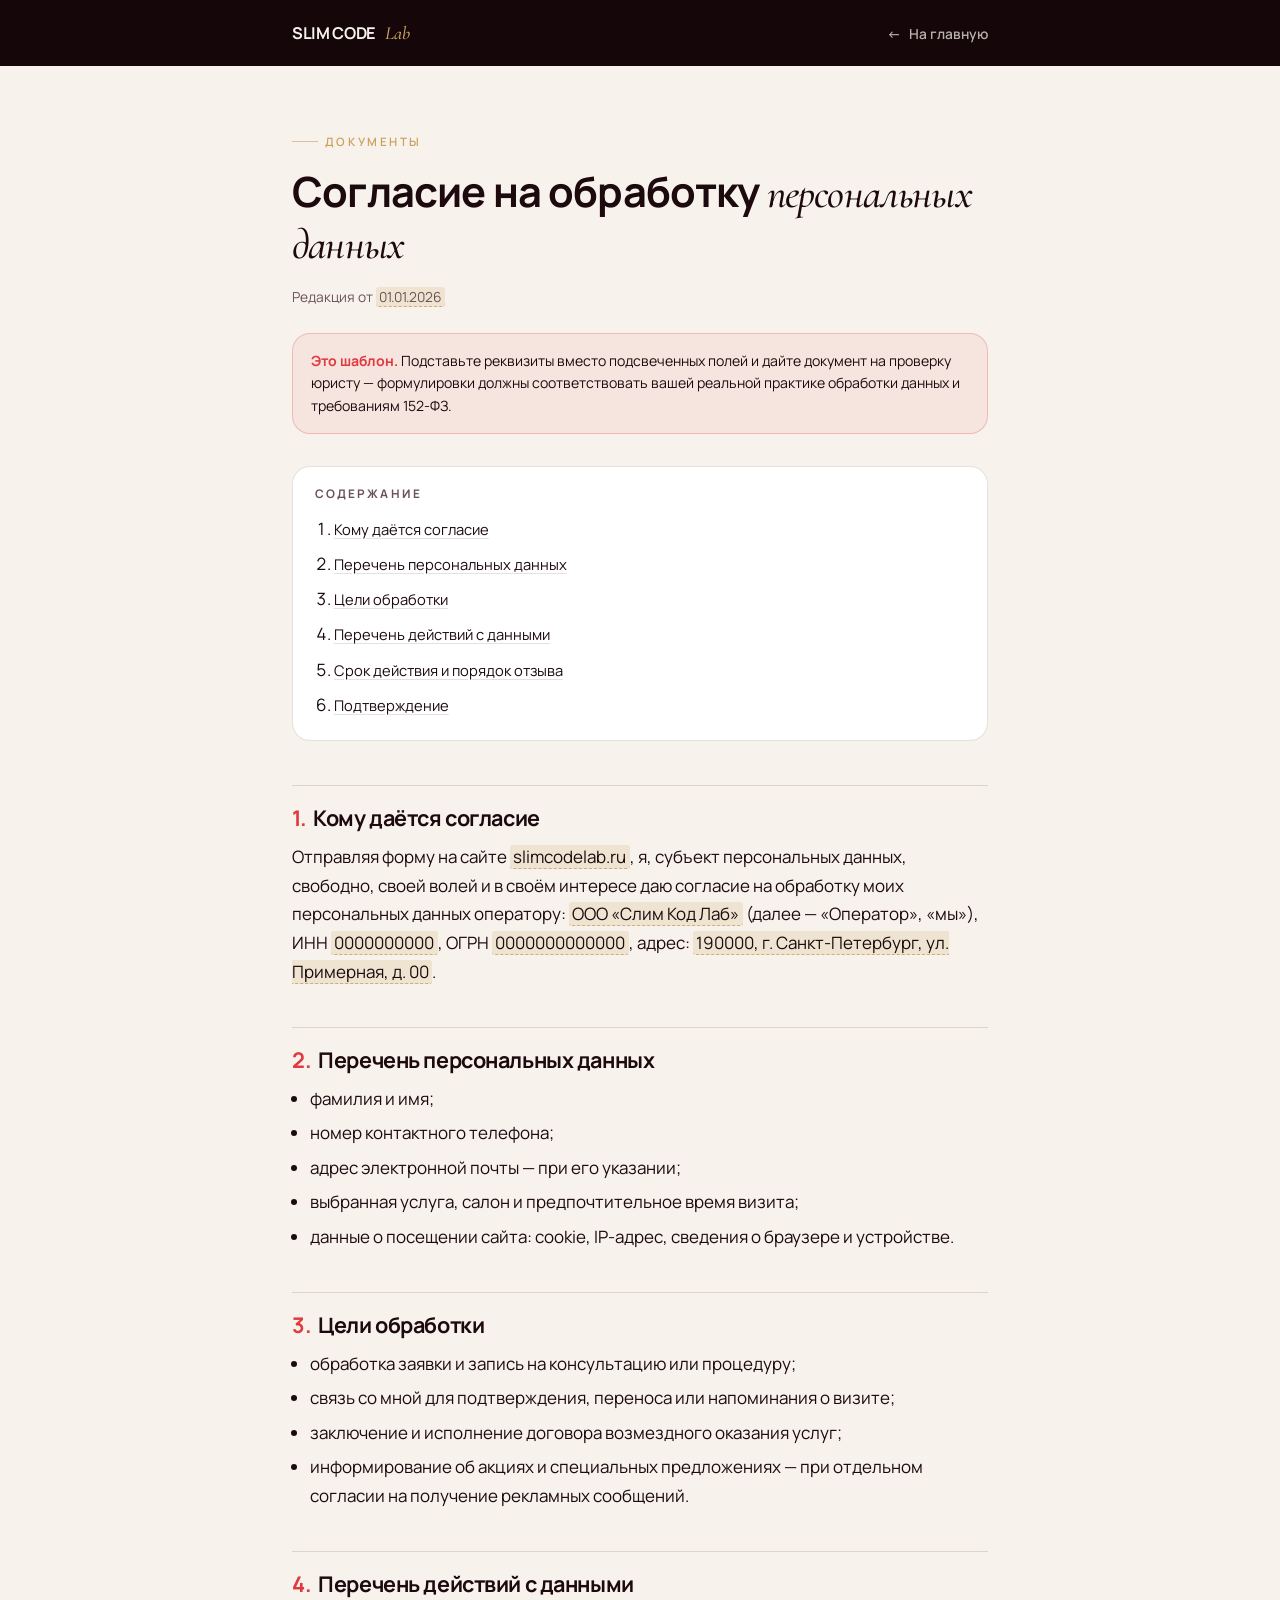
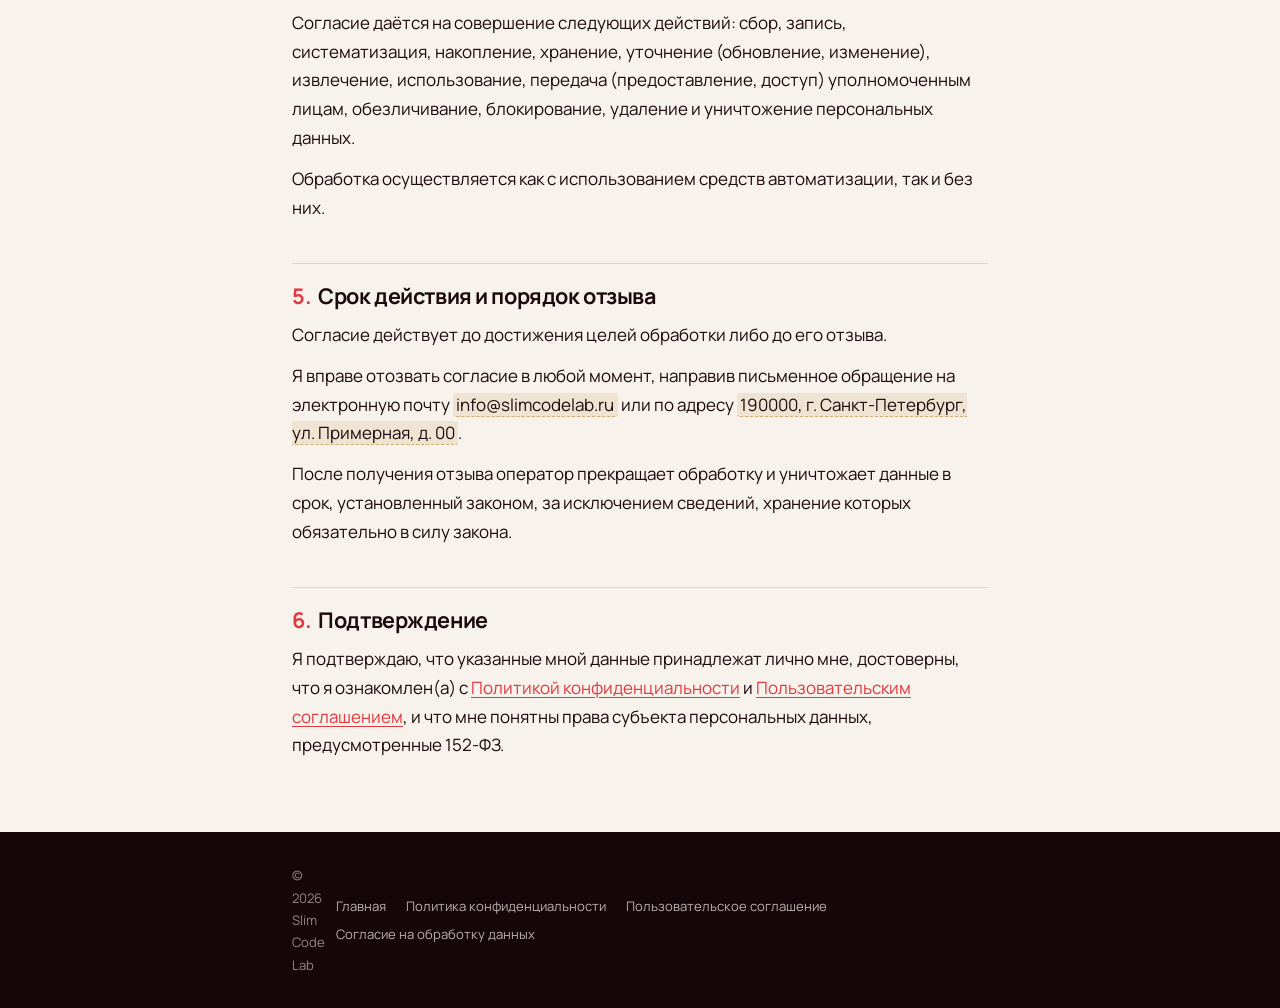
==== consent.html @ c65066b9 "Юридические страницы, микроразметка и файлы для поисковиков Футер и форма записи ссылались на privac" ====
<!DOCTYPE html>
<html lang="ru">
<head>
<meta charset="utf-8">
<meta name="viewport" content="width=device-width, initial-scale=1, viewport-fit=cover">
<title>Согласие на обработку персональных данных — Slim Code Lab</title>
<meta name="description" content="Текст согласия на обработку персональных данных, которое даётся при отправке заявки на сайте Slim Code Lab.">
<meta name="robots" content="noindex, follow">
<meta name="theme-color" content="#150609">
<link rel="canonical" href="https://slimcodelab.ru/consent.html">
<link rel="icon" href="data:image/svg+xml,<svg xmlns='http://www.w3.org/2000/svg' viewBox='0 0 32 32'><rect width='32' height='32' rx='7' fill='%2324090F'/><text x='16' y='22' font-family='Georgia,serif' font-size='15' fill='%23E7C98A' text-anchor='middle'>S</text></svg>">
<link rel="preconnect" href="https://fonts.googleapis.com">
<link rel="preconnect" href="https://fonts.gstatic.com" crossorigin>
<link href="https://fonts.googleapis.com/css2?family=Manrope:wght@400;500;600;700;800&family=Cormorant+Garamond:wght@400;500;600&display=swap" rel="stylesheet">
<link rel="stylesheet" href="legal.css">
</head>
<body>

<header class="top">
  <div class="wrap top__in">
    <a href="index.html" class="logo"><b>SLIM CODE</b><span>Lab</span></a>
    <a href="index.html" class="back"><span class="arw" aria-hidden="true">←</span> На главную</a>
  </div>
</header>

<main>
  <div class="wrap head">
    <p class="eyebrow">Документы</p>
    <h1>Согласие на обработку <em>персональных данных</em></h1>
    <p class="updated">Редакция от <span class="fill">01.01.2026</span></p>

    <!-- УДАЛИТЬ ПЕРЕД ПУБЛИКАЦИЕЙ: памятка владельцу сайта -->
    <p class="notice">
      <b>Это шаблон.</b> Подставьте реквизиты вместо подсвеченных полей и дайте документ
      на проверку юристу — формулировки должны соответствовать вашей реальной практике
      обработки данных и требованиям 152-ФЗ.
    </p>
  </div>

  <div class="wrap doc">
    <nav class="toc" aria-label="Содержание документа">
      <h2>Содержание</h2>
      <ol>
        <li><a href="#s1">Кому даётся согласие</a></li>
        <li><a href="#s2">Перечень персональных данных</a></li>
        <li><a href="#s3">Цели обработки</a></li>
        <li><a href="#s4">Перечень действий с данными</a></li>
        <li><a href="#s5">Срок действия и порядок отзыва</a></li>
        <li><a href="#s6">Подтверждение</a></li>
      </ol>
    </nav>

    <section id="s1">
      <h2><span class="n">1.</span>Кому даётся согласие</h2>
      <p>Отправляя форму на сайте <span class="fill">slimcodelab.ru</span>, я, субъект персональных данных, свободно, своей волей и в своём интересе даю согласие на обработку моих персональных данных оператору: <span class="fill">ООО «Слим Код Лаб»</span> (далее — «Оператор», «мы»), ИНН <span class="fill">0000000000</span>, ОГРН <span class="fill">0000000000000</span>, адрес: <span class="fill">190000, г. Санкт-Петербург, ул. Примерная, д. 00</span>.</p>
    </section>

    <section id="s2">
      <h2><span class="n">2.</span>Перечень персональных данных</h2>
      <ul>
        <li>фамилия и имя;</li>
        <li>номер контактного телефона;</li>
        <li>адрес электронной почты — при его указании;</li>
        <li>выбранная услуга, салон и предпочтительное время визита;</li>
        <li>данные о посещении сайта: cookie, IP-адрес, сведения о браузере и устройстве.</li>
      </ul>
    </section>

    <section id="s3">
      <h2><span class="n">3.</span>Цели обработки</h2>
      <ul>
        <li>обработка заявки и запись на консультацию или процедуру;</li>
        <li>связь со мной для подтверждения, переноса или напоминания о визите;</li>
        <li>заключение и исполнение договора возмездного оказания услуг;</li>
        <li>информирование об акциях и специальных предложениях — при отдельном согласии на получение рекламных сообщений.</li>
      </ul>
    </section>

    <section id="s4">
      <h2><span class="n">4.</span>Перечень действий с данными</h2>
      <p>Согласие даётся на совершение следующих действий: сбор, запись, систематизация, накопление, хранение, уточнение (обновление, изменение), извлечение, использование, передача (предоставление, доступ) уполномоченным лицам, обезличивание, блокирование, удаление и уничтожение персональных данных.</p>
      <p>Обработка осуществляется как с использованием средств автоматизации, так и без них.</p>
    </section>

    <section id="s5">
      <h2><span class="n">5.</span>Срок действия и порядок отзыва</h2>
      <p>Согласие действует до достижения целей обработки либо до его отзыва.</p>
      <p>Я вправе отозвать согласие в любой момент, направив письменное обращение на электронную почту <span class="fill">info@slimcodelab.ru</span> или по адресу <span class="fill">190000, г. Санкт-Петербург, ул. Примерная, д. 00</span>.</p>
      <p>После получения отзыва оператор прекращает обработку и уничтожает данные в срок, установленный законом, за исключением сведений, хранение которых обязательно в силу закона.</p>
    </section>

    <section id="s6">
      <h2><span class="n">6.</span>Подтверждение</h2>
      <p>Я подтверждаю, что указанные мной данные принадлежат лично мне, достоверны, что я ознакомлен(а) с <a href="privacy.html">Политикой конфиденциальности</a> и <a href="terms.html">Пользовательским соглашением</a>, и что мне понятны права субъекта персональных данных, предусмотренные 152-ФЗ.</p>
    </section>
  </div>
</main>

<footer class="foot">
  <div class="wrap foot__in">
    <p>© <span id="year">2026</span> Slim Code Lab</p>
    <div class="foot__links">
      <a href="index.html">Главная</a>
      <a href="privacy.html">Политика конфиденциальности</a>
      <a href="terms.html">Пользовательское соглашение</a>
      <a href="consent.html">Согласие на обработку данных</a>
    </div>
  </div>
</footer>

<script>document.getElementById('year').textContent = new Date().getFullYear();</script>
</body>
</html>
---- legal.css ----
/* =========================================================================
   Slim Code Lab — стили внутренних (юридических) страниц.
   Общий файл для privacy.html, terms.html, consent.html.
   Палитра и типографика те же, что на лендинге (index.html), но набор
   правил минимальный: это страницы для чтения длинного текста.
   ========================================================================= */

:root{
  --wine-950:#150609;
  --wine-900:#24090f;
  --wine-800:#33101a;
  --cream:#f8f2ec;
  --ink:#1c0a0e;
  --ink-soft:#6b5257;
  --accent:#e0393f;
  --gold:#c9a15c;
  --line-dark:rgba(248,242,236,.14);
  --line-light:rgba(28,10,14,.12);
  --sans:"Manrope",-apple-system,BlinkMacSystemFont,"Segoe UI",Roboto,Helvetica,Arial,sans-serif;
  --serif:"Cormorant Garamond",Georgia,"Times New Roman",serif;
  --pad:clamp(1.25rem,5vw,2rem);
  --radius:18px;
}

*,*::before,*::after{box-sizing:border-box}
html{-webkit-text-size-adjust:100%}
body{
  margin:0;background:var(--cream);color:var(--ink);
  font:400 clamp(.975rem,2.6vw,1.0625rem)/1.7 var(--sans);
  -webkit-font-smoothing:antialiased;
}
a{color:inherit}
h1,h2,h3{margin:0;line-height:1.15;letter-spacing:-.02em;font-weight:700}
p,ul,ol{margin:0}
:focus-visible{outline:2px solid var(--accent);outline-offset:3px;border-radius:6px}
::selection{background:var(--accent);color:#fff}

.wrap{width:100%;max-width:760px;margin-inline:auto;padding-inline:var(--pad)}

/* --- Шапка --- */
.top{background:var(--wine-950);color:var(--cream);padding-block:1.1rem}
.top__in{display:flex;align-items:center;justify-content:space-between;gap:1rem}
.logo{display:inline-flex;align-items:baseline;gap:.55rem;font-weight:800;font-size:1.02rem;letter-spacing:-.02em;text-decoration:none}
.logo span{font-family:var(--serif);font-style:italic;font-weight:500;color:var(--gold);font-size:1.15rem;letter-spacing:0}
.back{
  display:inline-flex;align-items:center;gap:.5rem;
  font-size:.86rem;font-weight:600;color:rgba(248,242,236,.72);text-decoration:none;
  transition:color .2s;
}
.back:hover{color:var(--cream)}
.back .arw{transition:transform .3s cubic-bezier(.2,.7,.25,1)}
.back:hover .arw{transform:translateX(-4px)}

/* --- Заголовок документа --- */
.head{padding-block:clamp(2.25rem,8vw,3.5rem) clamp(1.5rem,5vw,2rem)}
.eyebrow{
  display:inline-flex;align-items:center;gap:.6em;margin-bottom:1rem;
  font-size:.72rem;font-weight:600;letter-spacing:.22em;text-transform:uppercase;color:var(--gold);
}
.eyebrow::before{content:"";width:26px;height:1px;background:currentColor;opacity:.6}
.head h1{font-size:clamp(1.75rem,6vw,2.6rem)}
.head h1 em{font-family:var(--serif);font-style:italic;font-weight:500}
.updated{margin-top:1rem;font-size:.86rem;color:var(--ink-soft)}

/* Памятка для владельца сайта — УДАЛИТЬ ПЕРЕД ПУБЛИКАЦИЕЙ */
.notice{
  margin-top:1.5rem;padding:1rem 1.15rem;border-radius:var(--radius);
  background:rgba(224,57,63,.07);border:1px solid rgba(224,57,63,.25);
  font-size:.88rem;line-height:1.6;
}
.notice b{color:var(--accent)}

/* --- Оглавление --- */
.toc{
  margin-bottom:clamp(2rem,6vw,2.75rem);padding:1.25rem 1.35rem;
  background:#fff;border:1px solid var(--line-light);border-radius:var(--radius);
}
.toc h2{font-size:.74rem;letter-spacing:.18em;text-transform:uppercase;color:var(--ink-soft);margin-bottom:.85rem}
.toc ol{padding-left:1.2rem;display:grid;gap:.4rem}
.toc a{font-size:.92rem;color:var(--ink);text-decoration-color:var(--line-light);text-underline-offset:3px}
.toc a:hover{text-decoration-color:var(--accent)}

/* --- Текст документа --- */
.doc{padding-bottom:clamp(3rem,9vw,4.5rem)}
.doc section{scroll-margin-top:1.5rem}
.doc section + section{margin-top:clamp(1.75rem,5vw,2.5rem)}
.doc section h2{
  font-size:clamp(1.1rem,3.4vw,1.35rem);margin-bottom:.75rem;
  padding-top:1.25rem;border-top:1px solid var(--line-light);
}
.doc section h2 .n{color:var(--accent);margin-right:.45rem}
.doc section > * + *{margin-top:.75rem}   /* ровные отбивки между абзацами и списками */
.doc section ul{padding-left:1.15rem;list-style:disc}
.doc section ol{padding-left:1.3rem}
.doc section li + li{margin-top:.35rem}
.doc section a{color:var(--accent);text-underline-offset:3px}

/* Подстановки, которые нужно заменить реальными данными */
.fill{
  background:rgba(201,161,92,.18);border-bottom:1px dashed rgba(201,161,92,.8);
  padding:0 .2em;border-radius:3px;
}

/* --- Футер --- */
.foot{background:var(--wine-950);color:rgba(248,242,236,.55);padding-block:2rem;font-size:.82rem}
.foot__in{display:grid;gap:.7rem}
.foot a{color:rgba(248,242,236,.72);text-decoration:none}
.foot a:hover{color:var(--cream)}
.foot__links{display:flex;flex-wrap:wrap;gap:.4rem 1.25rem}

@media (min-width:600px){
  .foot__in{grid-template-columns:1fr auto;align-items:center}
}
@media (prefers-reduced-motion:reduce){
  *{transition-duration:.01ms!important}
}
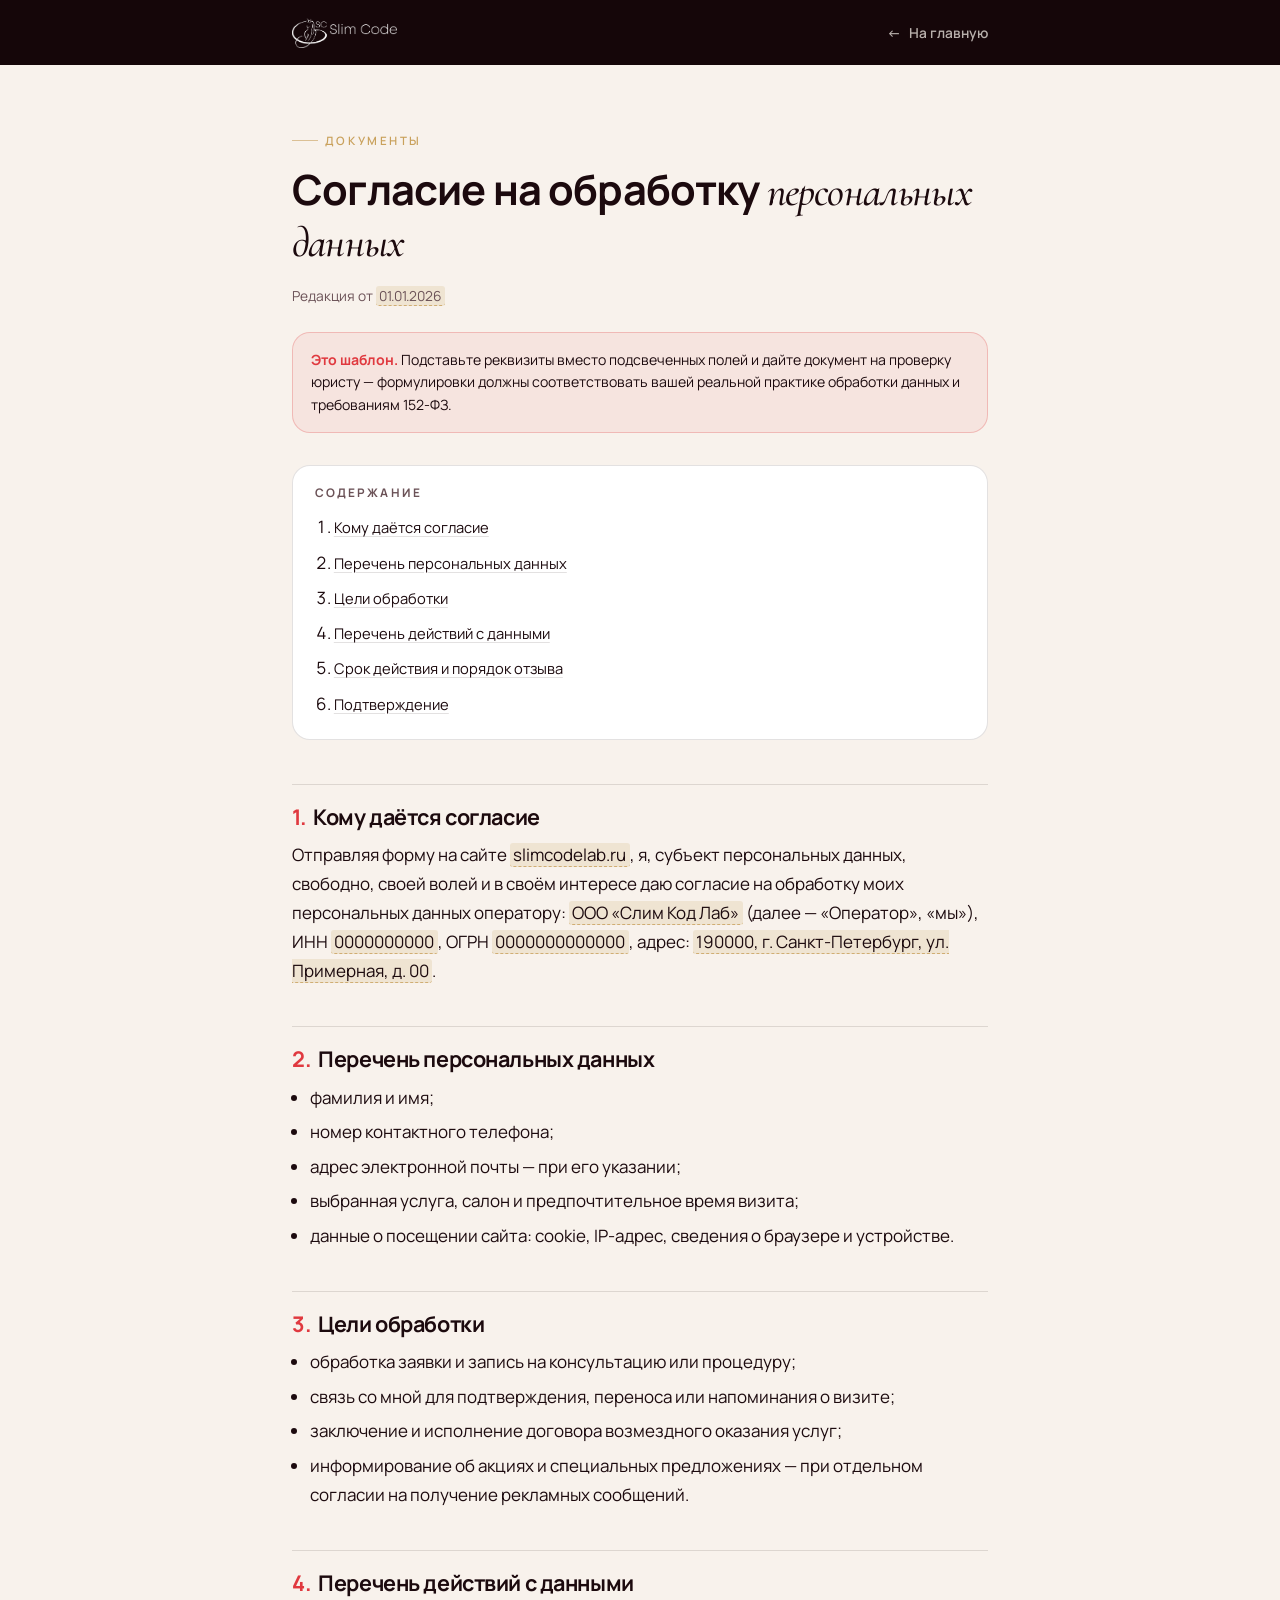
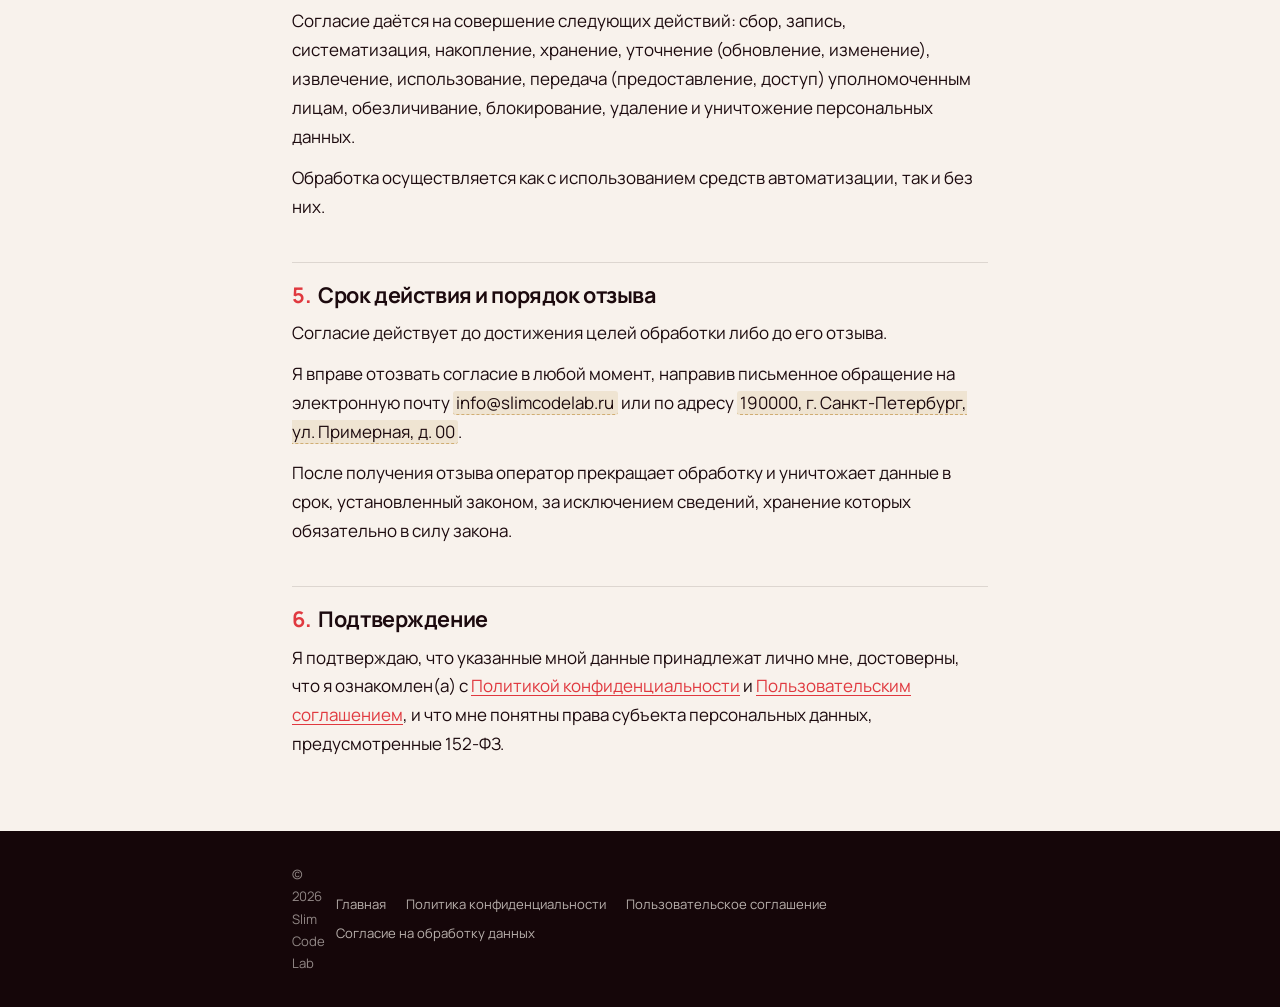
==== commit 744f6cb5: "Фирменный логотип вместо текстовой заглушки Логотип извлечён из присланного макета: белая графика от" ====
--- a/consent.html
+++ b/consent.html
@@ -8,7 +8,8 @@
 <meta name="robots" content="noindex, follow">
 <meta name="theme-color" content="#150609">
 <link rel="canonical" href="https://slimcodelab.ru/consent.html">
-<link rel="icon" href="data:image/svg+xml,<svg xmlns='http://www.w3.org/2000/svg' viewBox='0 0 32 32'><rect width='32' height='32' rx='7' fill='%2324090F'/><text x='16' y='22' font-family='Georgia,serif' font-size='15' fill='%23E7C98A' text-anchor='middle'>S</text></svg>">
+<link rel="icon" type="image/png" sizes="32x32" href="assets/favicon-32.png">
+<link rel="apple-touch-icon" href="assets/apple-touch-icon.png">
 <link rel="preconnect" href="https://fonts.googleapis.com">
 <link rel="preconnect" href="https://fonts.gstatic.com" crossorigin>
 <link href="https://fonts.googleapis.com/css2?family=Manrope:wght@400;500;600;700;800&family=Cormorant+Garamond:wght@400;500;600&display=swap" rel="stylesheet">
@@ -18,7 +19,7 @@
 
 <header class="top">
   <div class="wrap top__in">
-    <a href="index.html" class="logo"><b>SLIM CODE</b><span>Lab</span></a>
+    <a href="index.html" class="logo"><img src="assets/logo.png" alt="Slim Code Lab" width="541" height="154"></a>
     <a href="index.html" class="back"><span class="arw" aria-hidden="true">←</span> На главную</a>
   </div>
 </header>
--- a/legal.css
+++ b/legal.css
@@ -40,8 +40,9 @@
 /* --- Шапка --- */
 .top{background:var(--wine-950);color:var(--cream);padding-block:1.1rem}
 .top__in{display:flex;align-items:center;justify-content:space-between;gap:1rem}
-.logo{display:inline-flex;align-items:baseline;gap:.55rem;font-weight:800;font-size:1.02rem;letter-spacing:-.02em;text-decoration:none}
-.logo span{font-family:var(--serif);font-style:italic;font-weight:500;color:var(--gold);font-size:1.15rem;letter-spacing:0}
+/* Фирменный логотип — тот же файл, что на лендинге */
+.logo{display:inline-flex;align-items:center;text-decoration:none}
+.logo img{height:30px;width:auto;display:block}
 .back{
   display:inline-flex;align-items:center;gap:.5rem;
   font-size:.86rem;font-weight:600;color:rgba(248,242,236,.72);text-decoration:none;
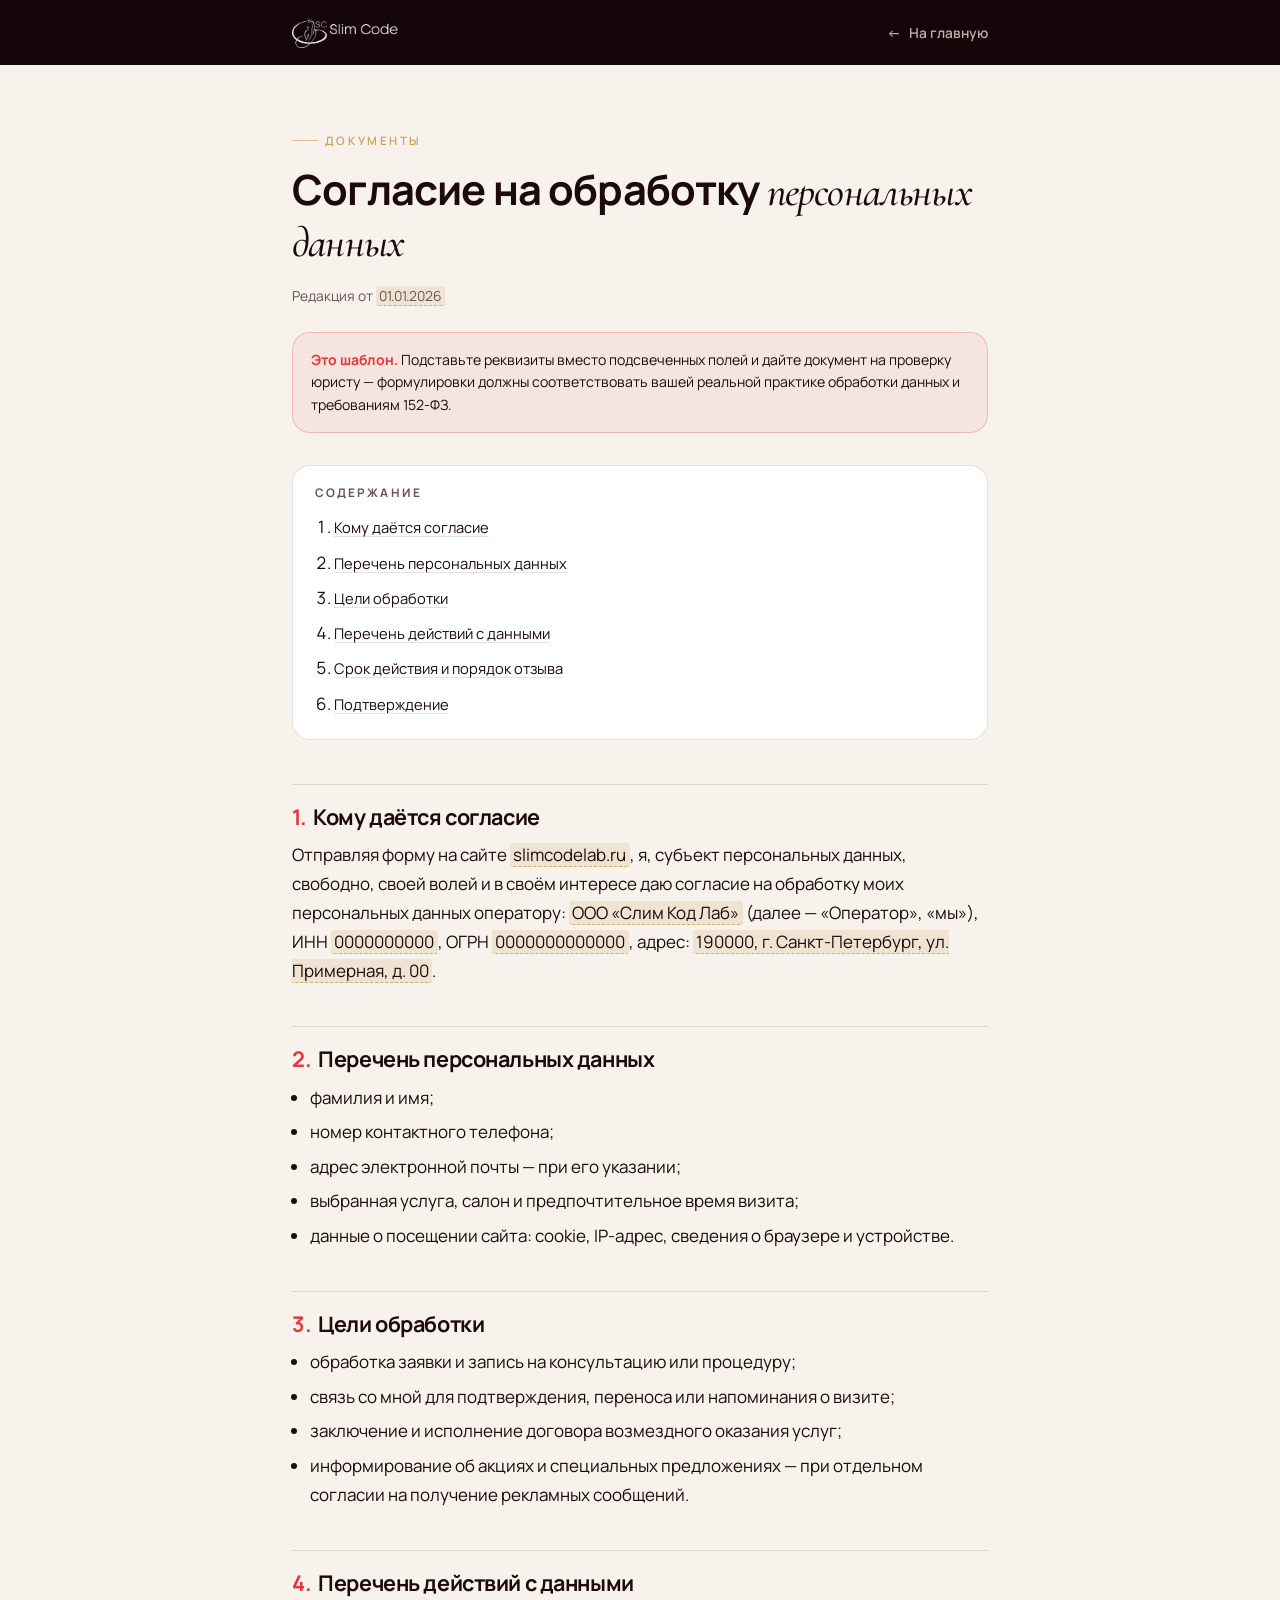
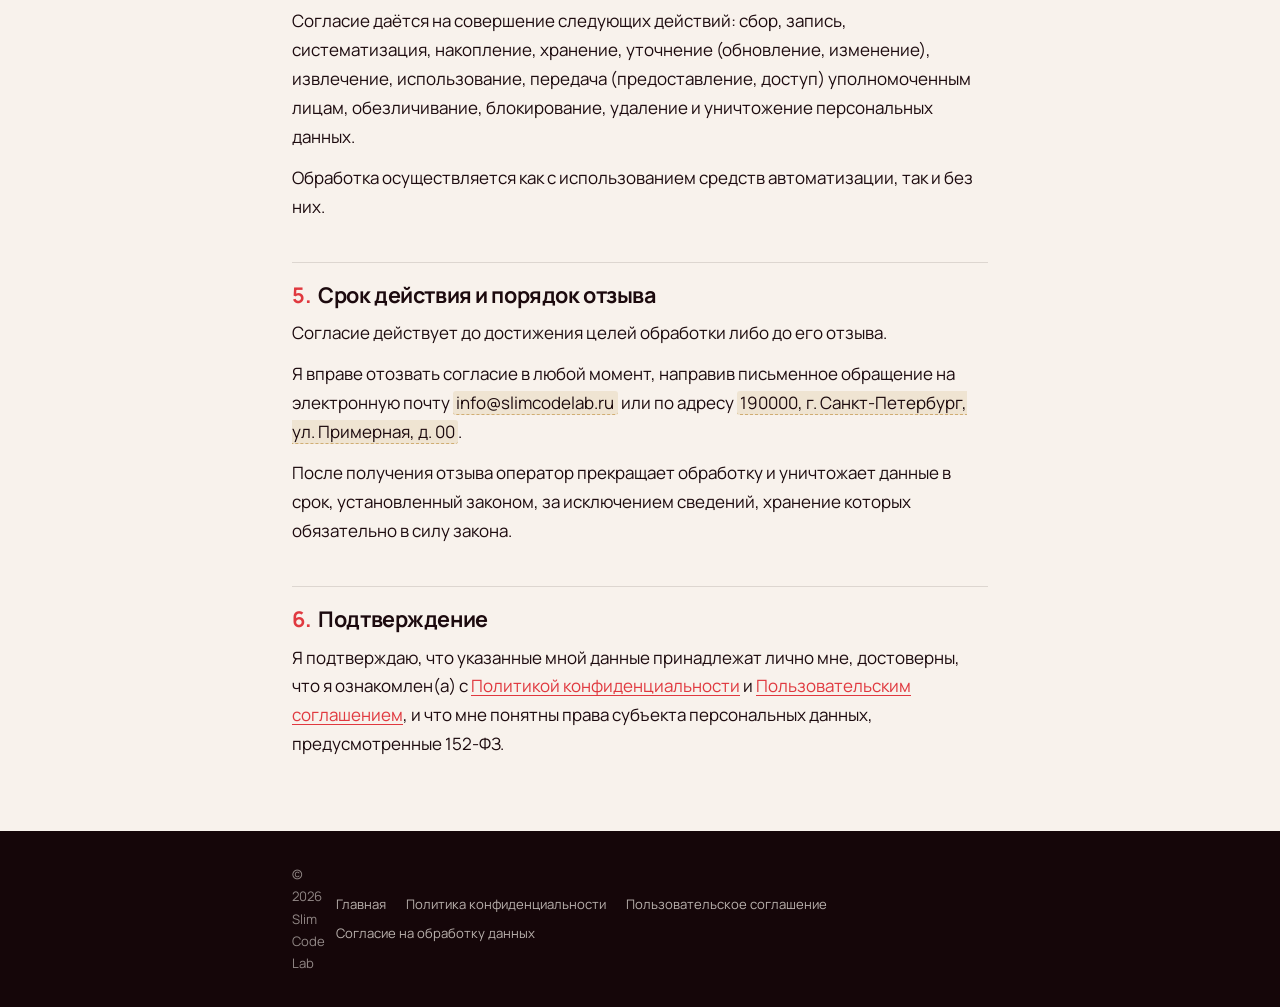
==== commit 6fc57f0b: "Надпись в логотипе плотнее, сборка ассетов вынесена в скрипт Правка касается только логотипа: «Slim " ====
--- a/consent.html
+++ b/consent.html
@@ -19,7 +19,7 @@
 
 <header class="top">
   <div class="wrap top__in">
-    <a href="index.html" class="logo"><img src="assets/logo.png" alt="Slim Code Lab" width="541" height="154"></a>
+    <a href="index.html" class="logo"><img src="assets/logo.png" alt="Slim Code Lab" width="544" height="154"></a>
     <a href="index.html" class="back"><span class="arw" aria-hidden="true">←</span> На главную</a>
   </div>
 </header>
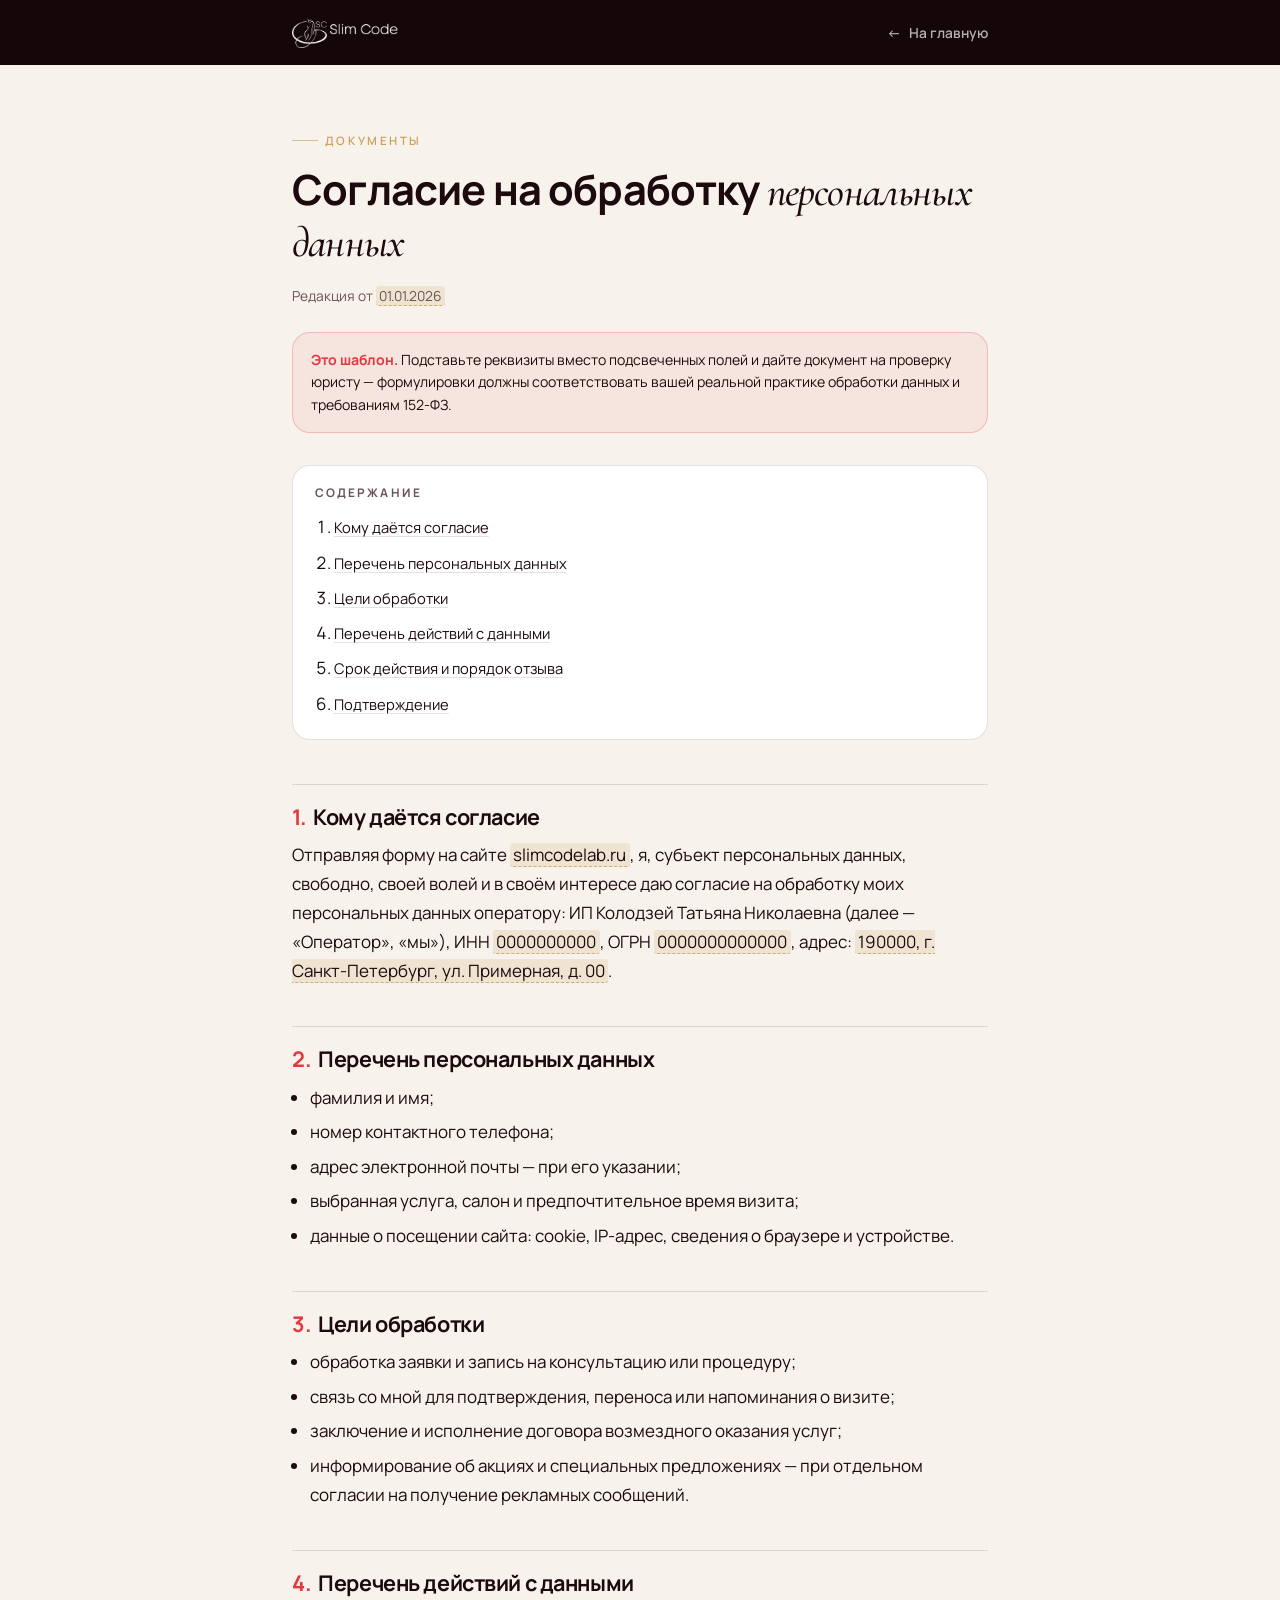
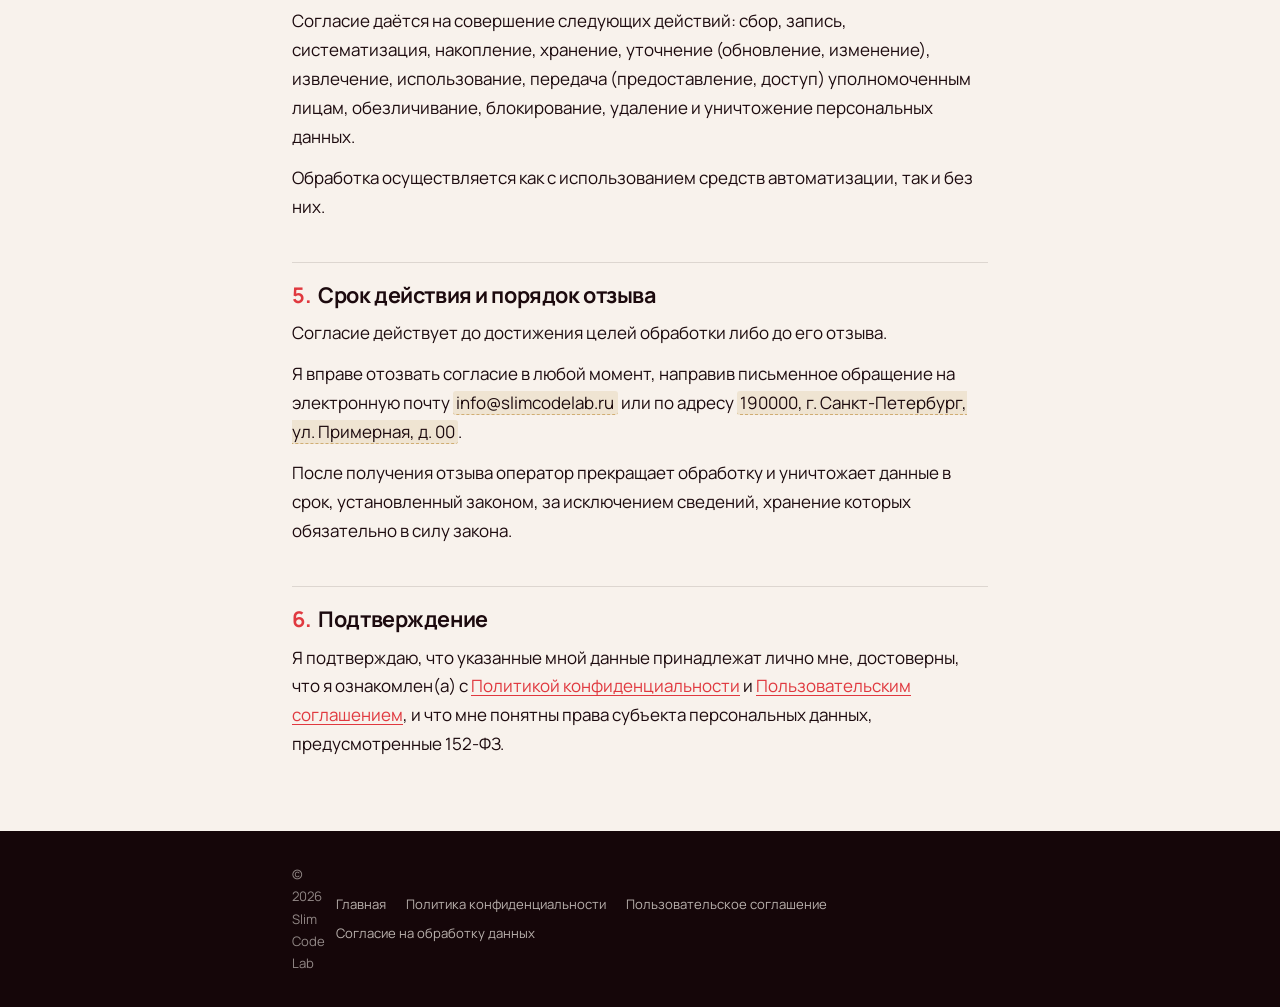
==== commit c9d8b073: "Настоящее пользовательское соглашение вместо шаблона Текст перенесён дословно, без правок формулиров" ====
--- a/consent.html
+++ b/consent.html
@@ -53,7 +53,7 @@
 
     <section id="s1">
       <h2><span class="n">1.</span>Кому даётся согласие</h2>
-      <p>Отправляя форму на сайте <span class="fill">slimcodelab.ru</span>, я, субъект персональных данных, свободно, своей волей и в своём интересе даю согласие на обработку моих персональных данных оператору: <span class="fill">ООО «Слим Код Лаб»</span> (далее — «Оператор», «мы»), ИНН <span class="fill">0000000000</span>, ОГРН <span class="fill">0000000000000</span>, адрес: <span class="fill">190000, г. Санкт-Петербург, ул. Примерная, д. 00</span>.</p>
+      <p>Отправляя форму на сайте <span class="fill">slimcodelab.ru</span>, я, субъект персональных данных, свободно, своей волей и в своём интересе даю согласие на обработку моих персональных данных оператору: ИП Колодзей Татьяна Николаевна (далее — «Оператор», «мы»), ИНН <span class="fill">0000000000</span>, ОГРН <span class="fill">0000000000000</span>, адрес: <span class="fill">190000, г. Санкт-Петербург, ул. Примерная, д. 00</span>.</p>
     </section>
 
     <section id="s2">
--- a/legal.css
+++ b/legal.css
@@ -90,6 +90,12 @@
   padding-top:1.25rem;border-top:1px solid var(--line-light);
 }
 .doc section h2 .n{color:var(--accent);margin-right:.45rem}
+/* Подзаголовок внутри раздела: «Пользователь имеет право» и подобные */
+.doc__sub{
+  font-size:.98rem;font-weight:700;margin-top:1.4rem;
+  color:var(--ink);letter-spacing:-.01em;
+}
+.doc section > .doc__sub:first-of-type{margin-top:.6rem}
 .doc section > * + *{margin-top:.75rem}   /* ровные отбивки между абзацами и списками */
 .doc section ul{padding-left:1.15rem;list-style:disc}
 .doc section ol{padding-left:1.3rem}
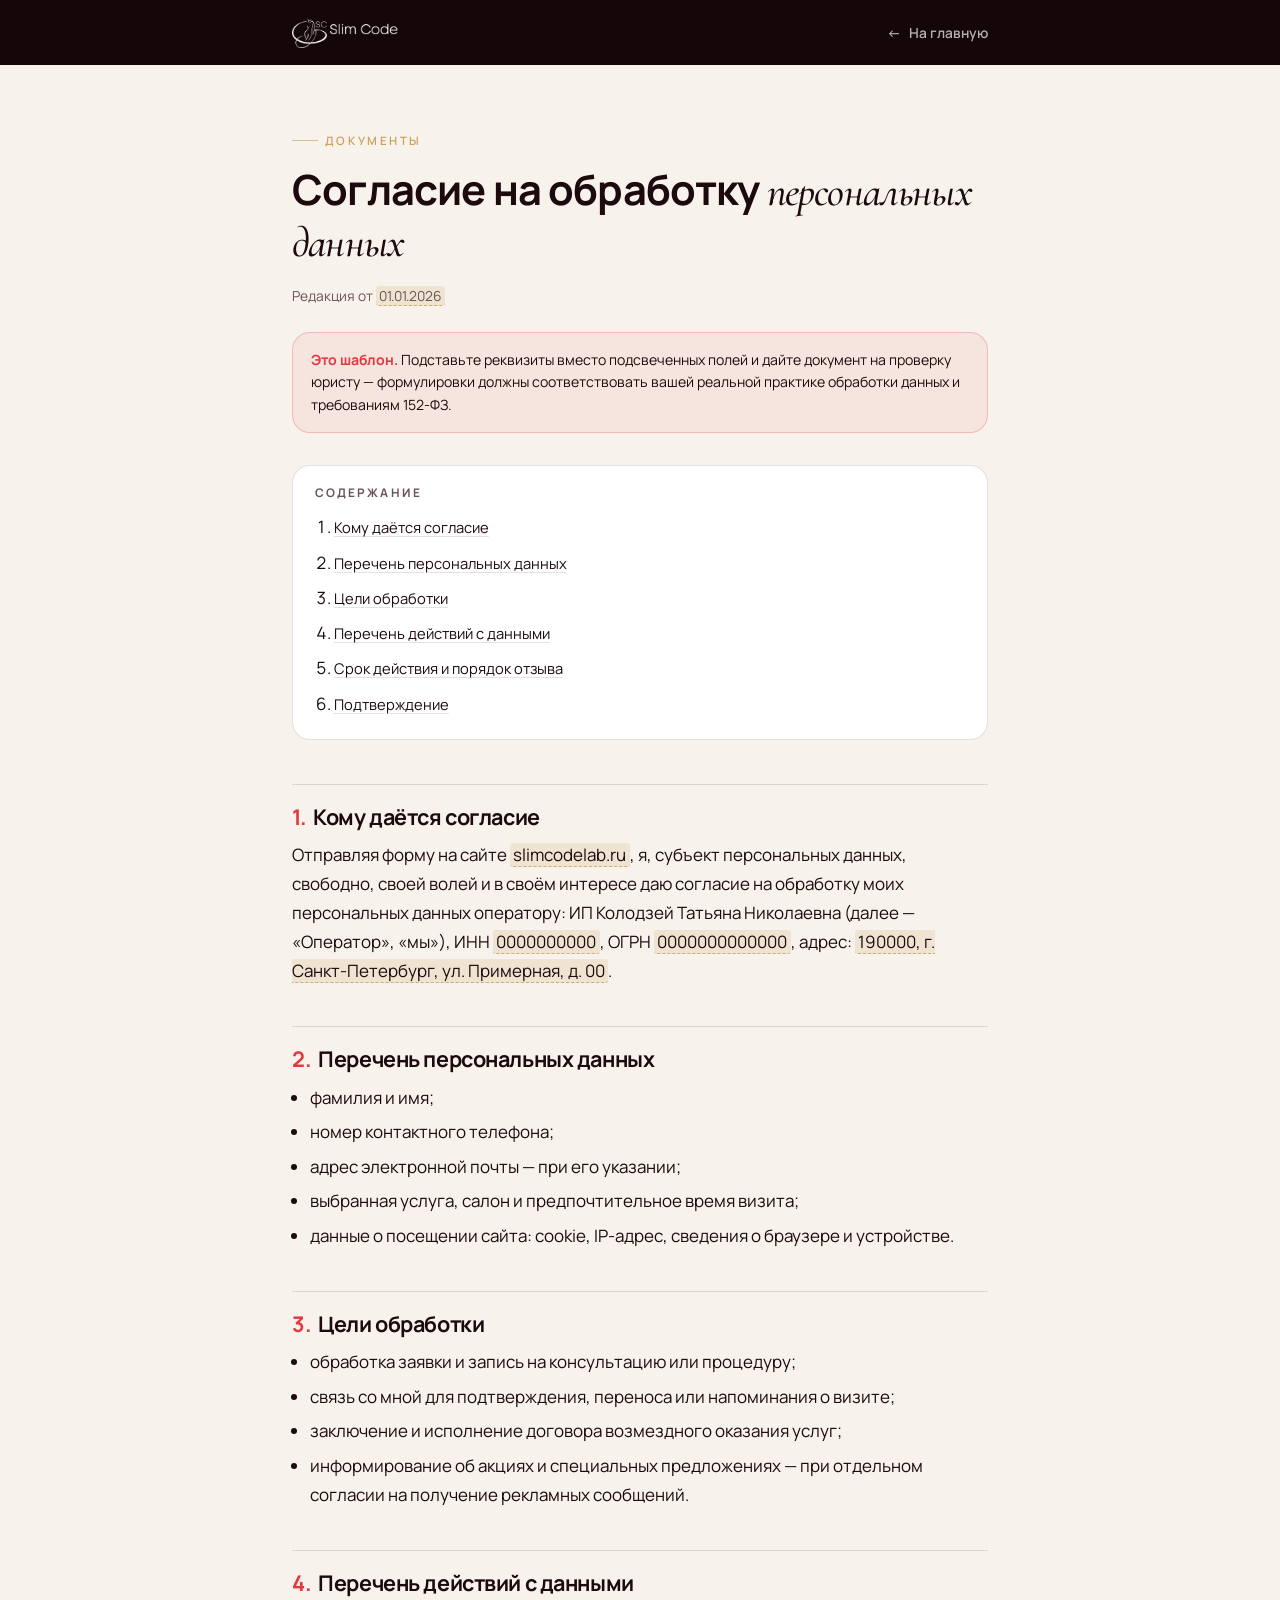
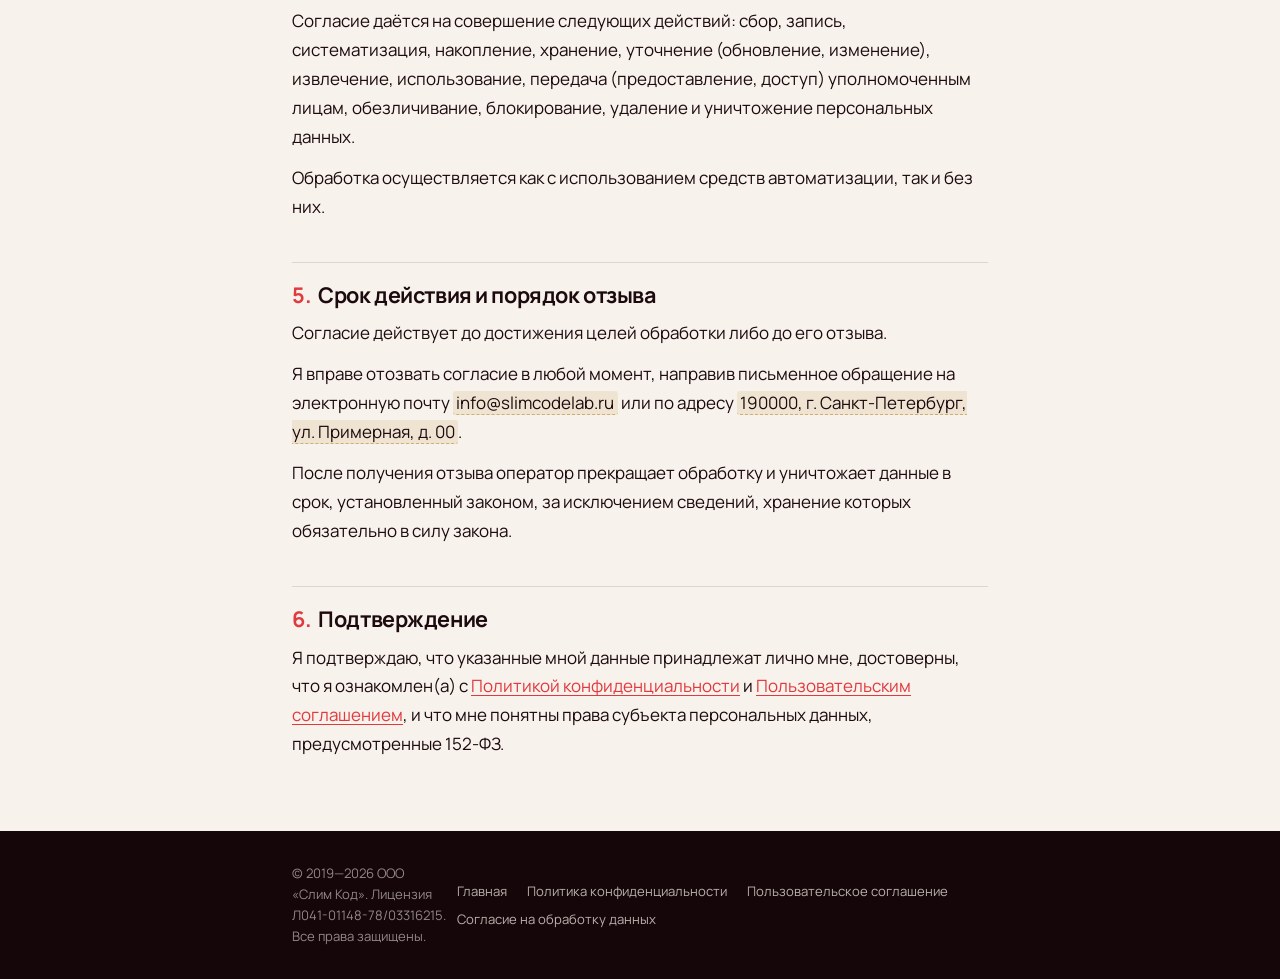
==== commit d78cb676: "Копирайт и номер медицинской лицензии в подвале Строка «© 2019—2026 ООО «Слим Код». Лицензия Л041-01" ====
--- a/consent.html
+++ b/consent.html
@@ -99,7 +99,7 @@
 
 <footer class="foot">
   <div class="wrap foot__in">
-    <p>© <span id="year">2026</span> Slim Code Lab</p>
+    <p class="foot__copy">© 2019—<span id="year">2026</span> ООО «Слим Код». Лицензия <span class="nowrap">Л041-01148-78/03316215</span>. Все права защищены.</p>
     <div class="foot__links">
       <a href="index.html">Главная</a>
       <a href="privacy.html">Политика конфиденциальности</a>
--- a/legal.css
+++ b/legal.css
@@ -111,6 +111,8 @@
 /* --- Футер --- */
 .foot{background:var(--wine-950);color:rgba(248,242,236,.55);padding-block:2rem;font-size:.82rem}
 .foot__in{display:grid;gap:.7rem}
+.foot__copy{max-width:52ch;line-height:1.6}
+.nowrap{white-space:nowrap}
 .foot a{color:rgba(248,242,236,.72);text-decoration:none}
 .foot a:hover{color:var(--cream)}
 .foot__links{display:flex;flex-wrap:wrap;gap:.4rem 1.25rem}
